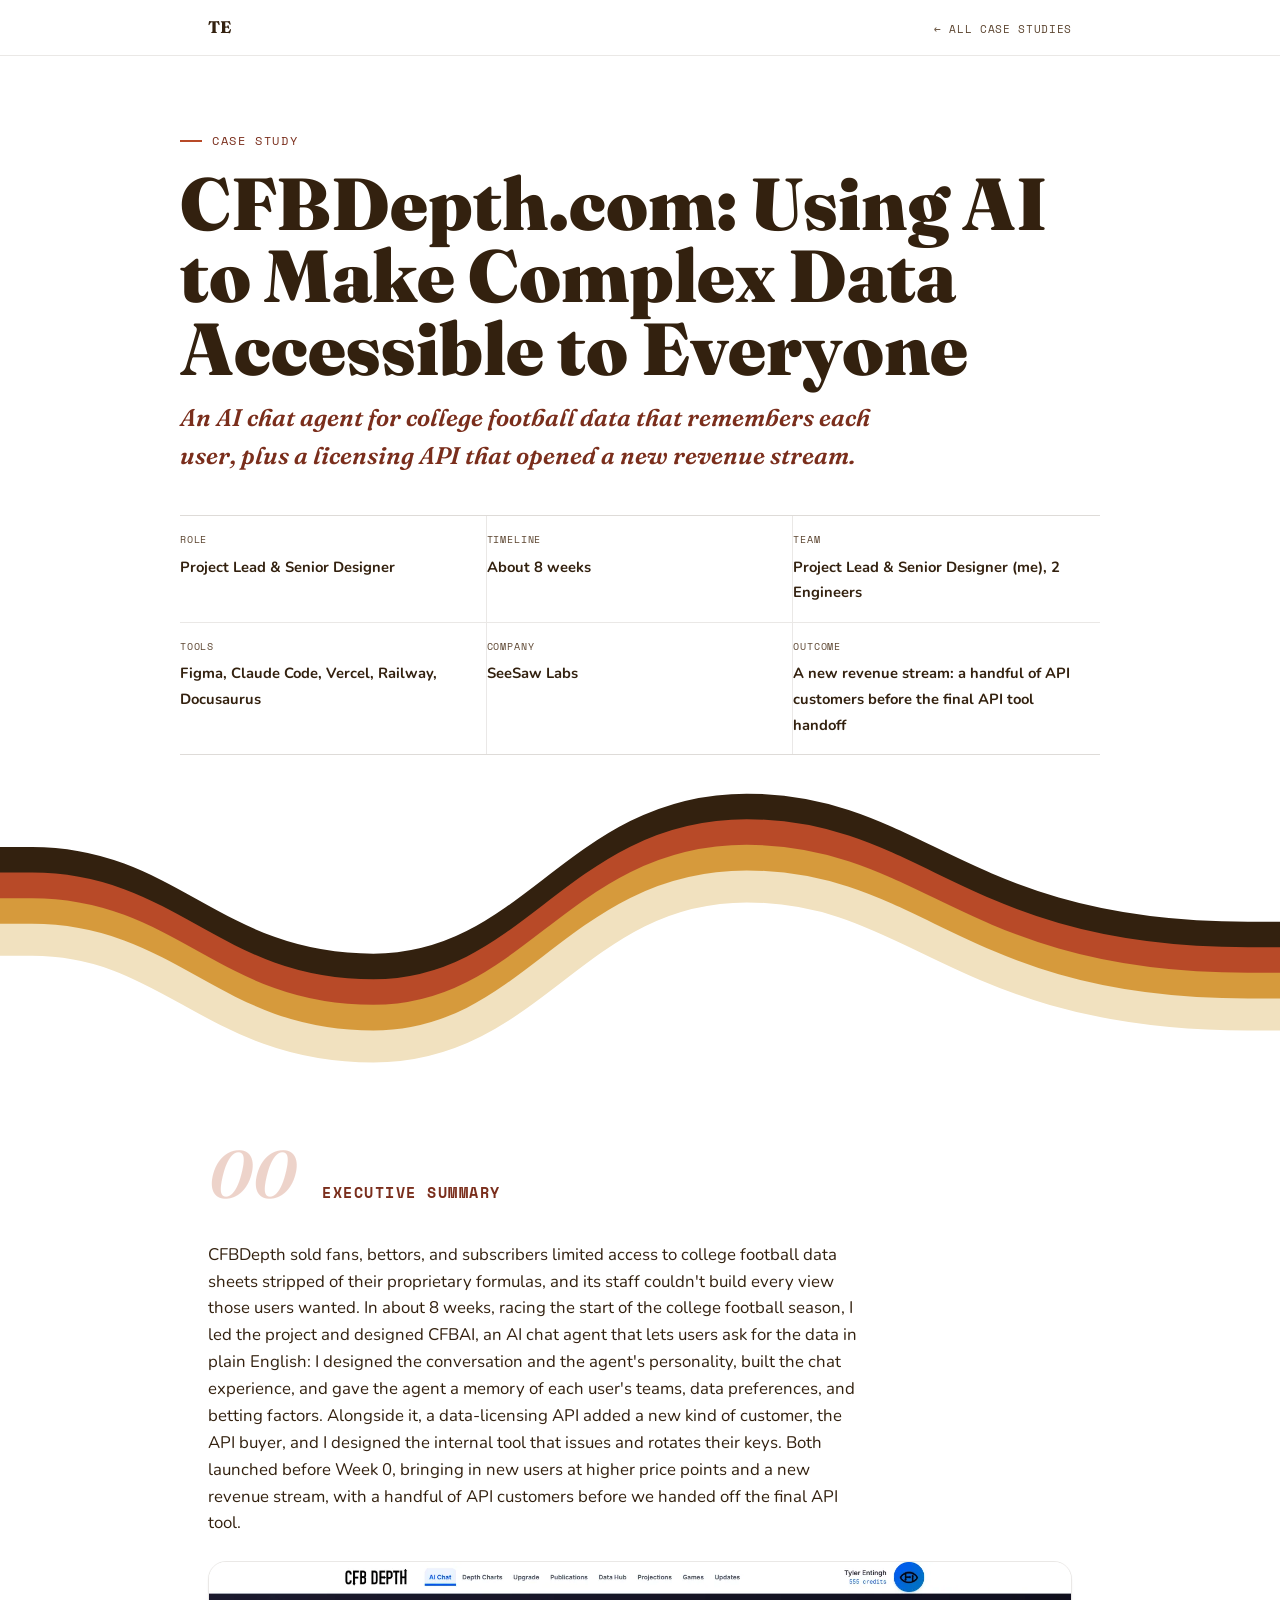
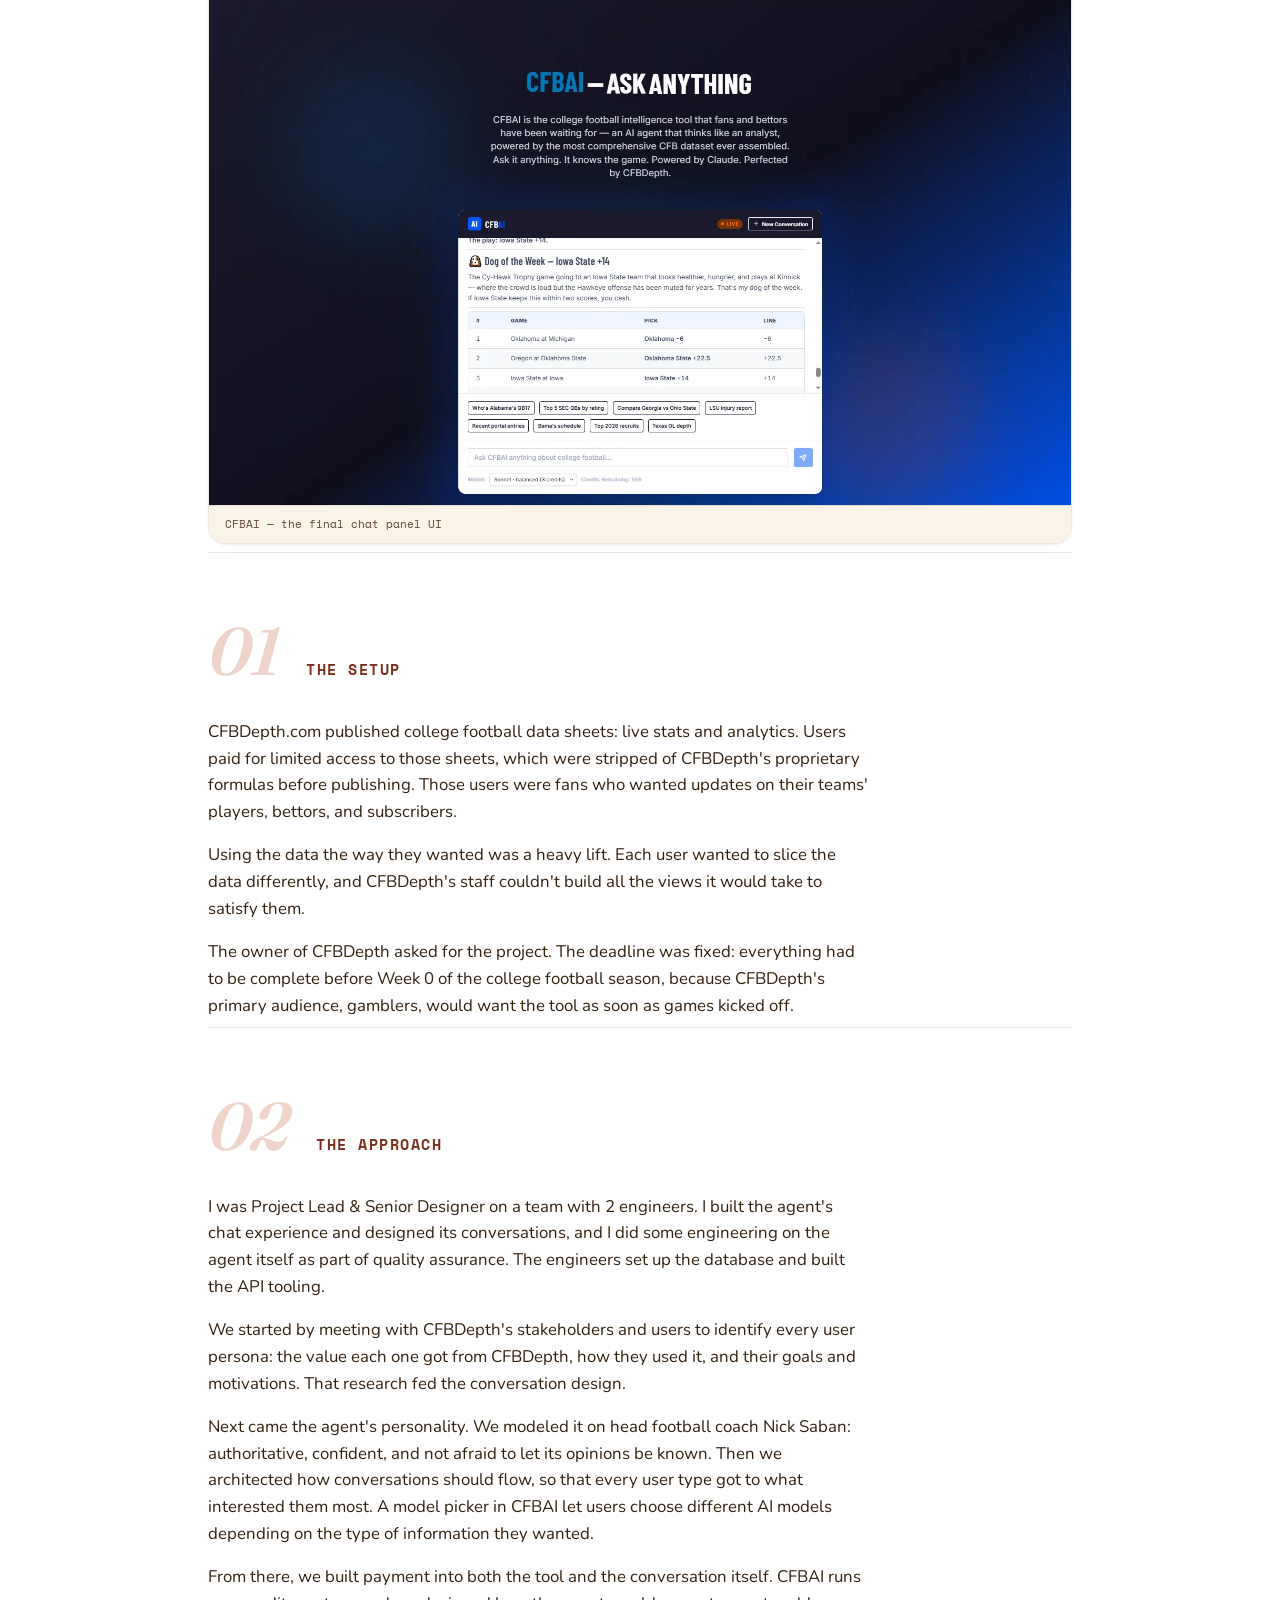
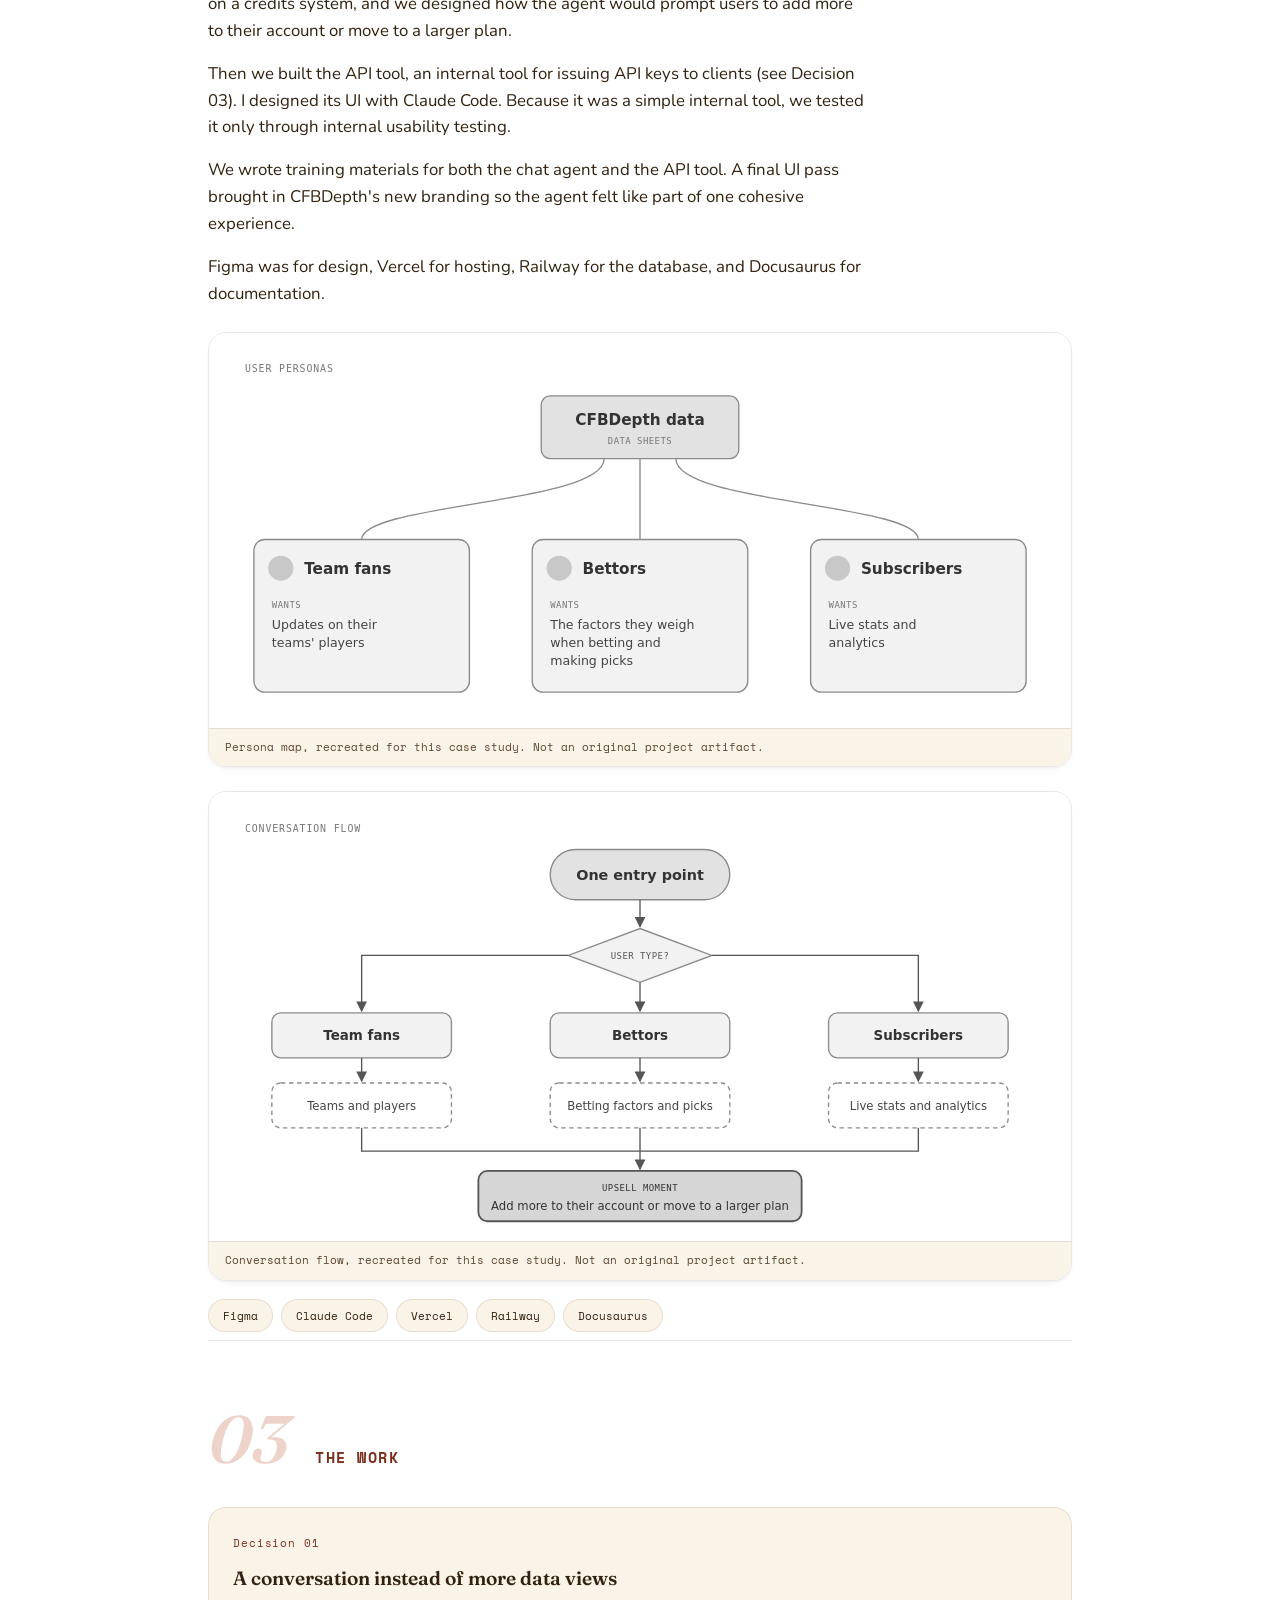
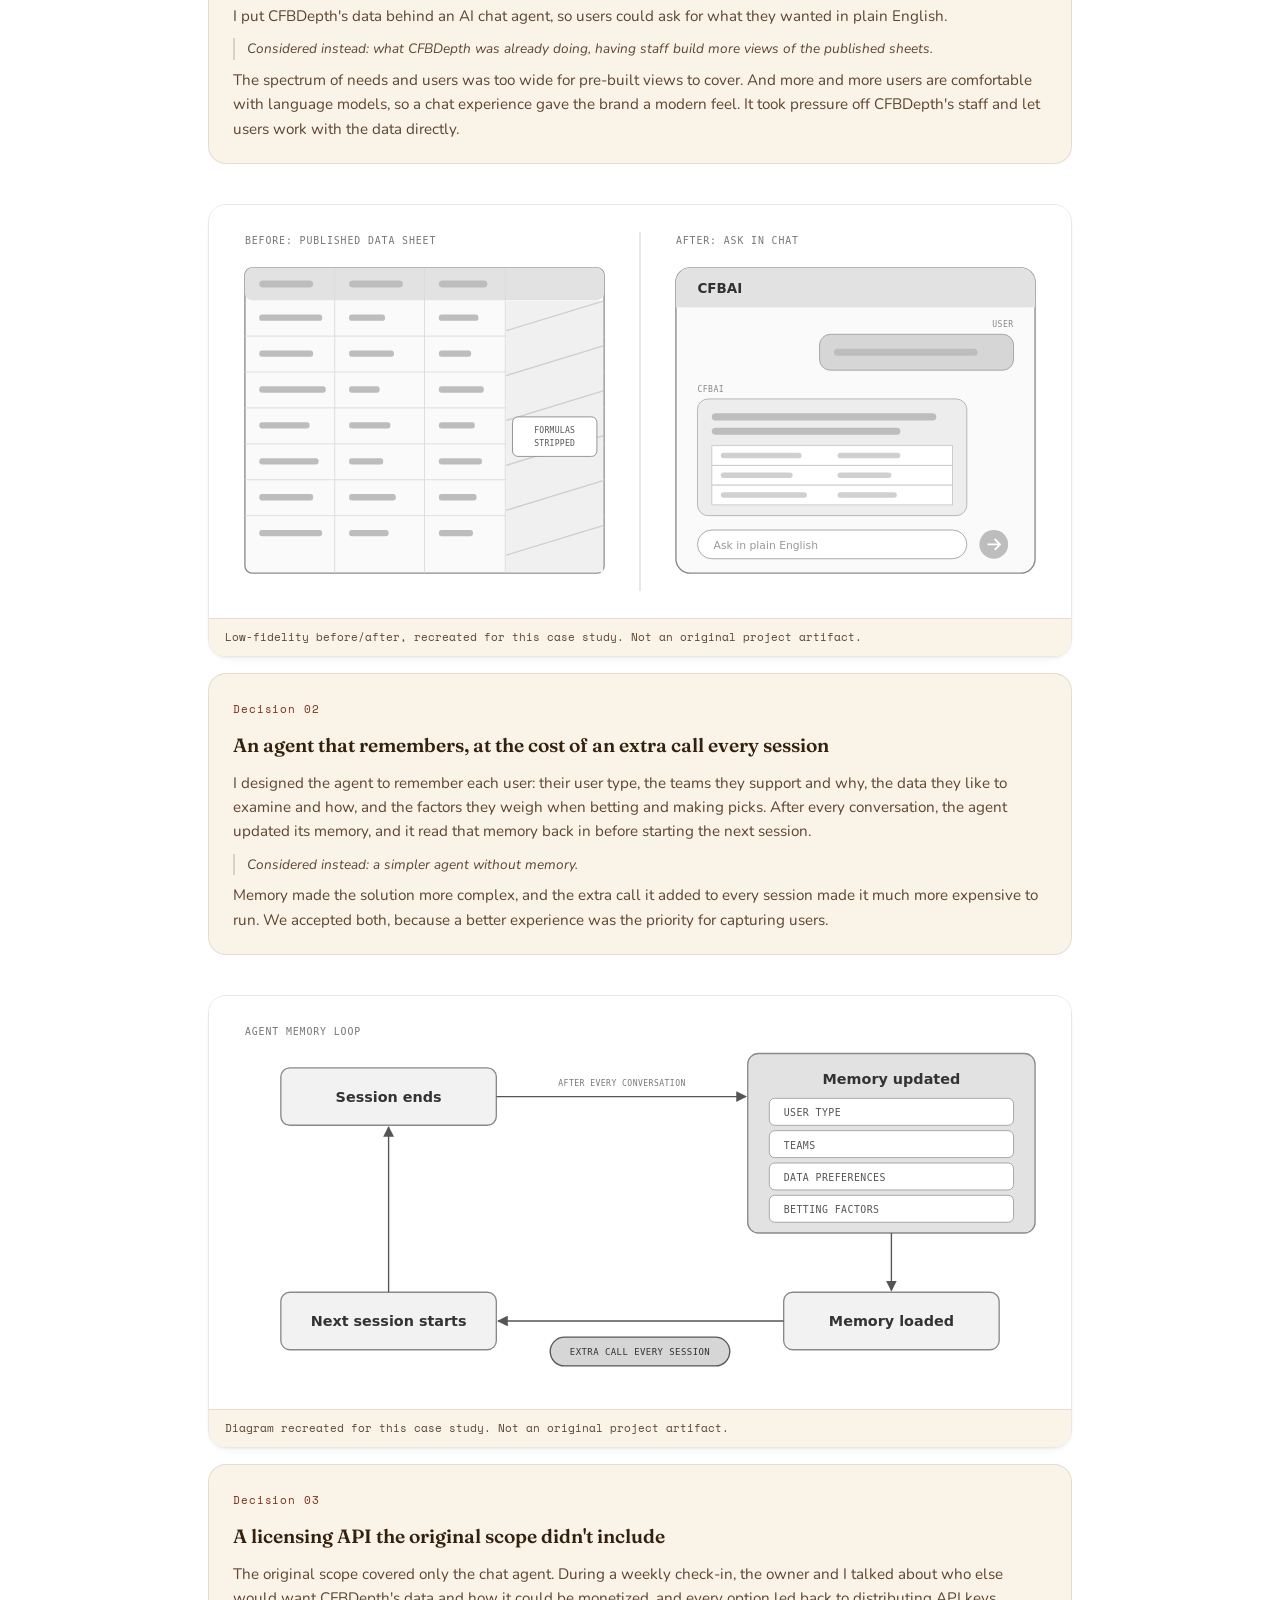
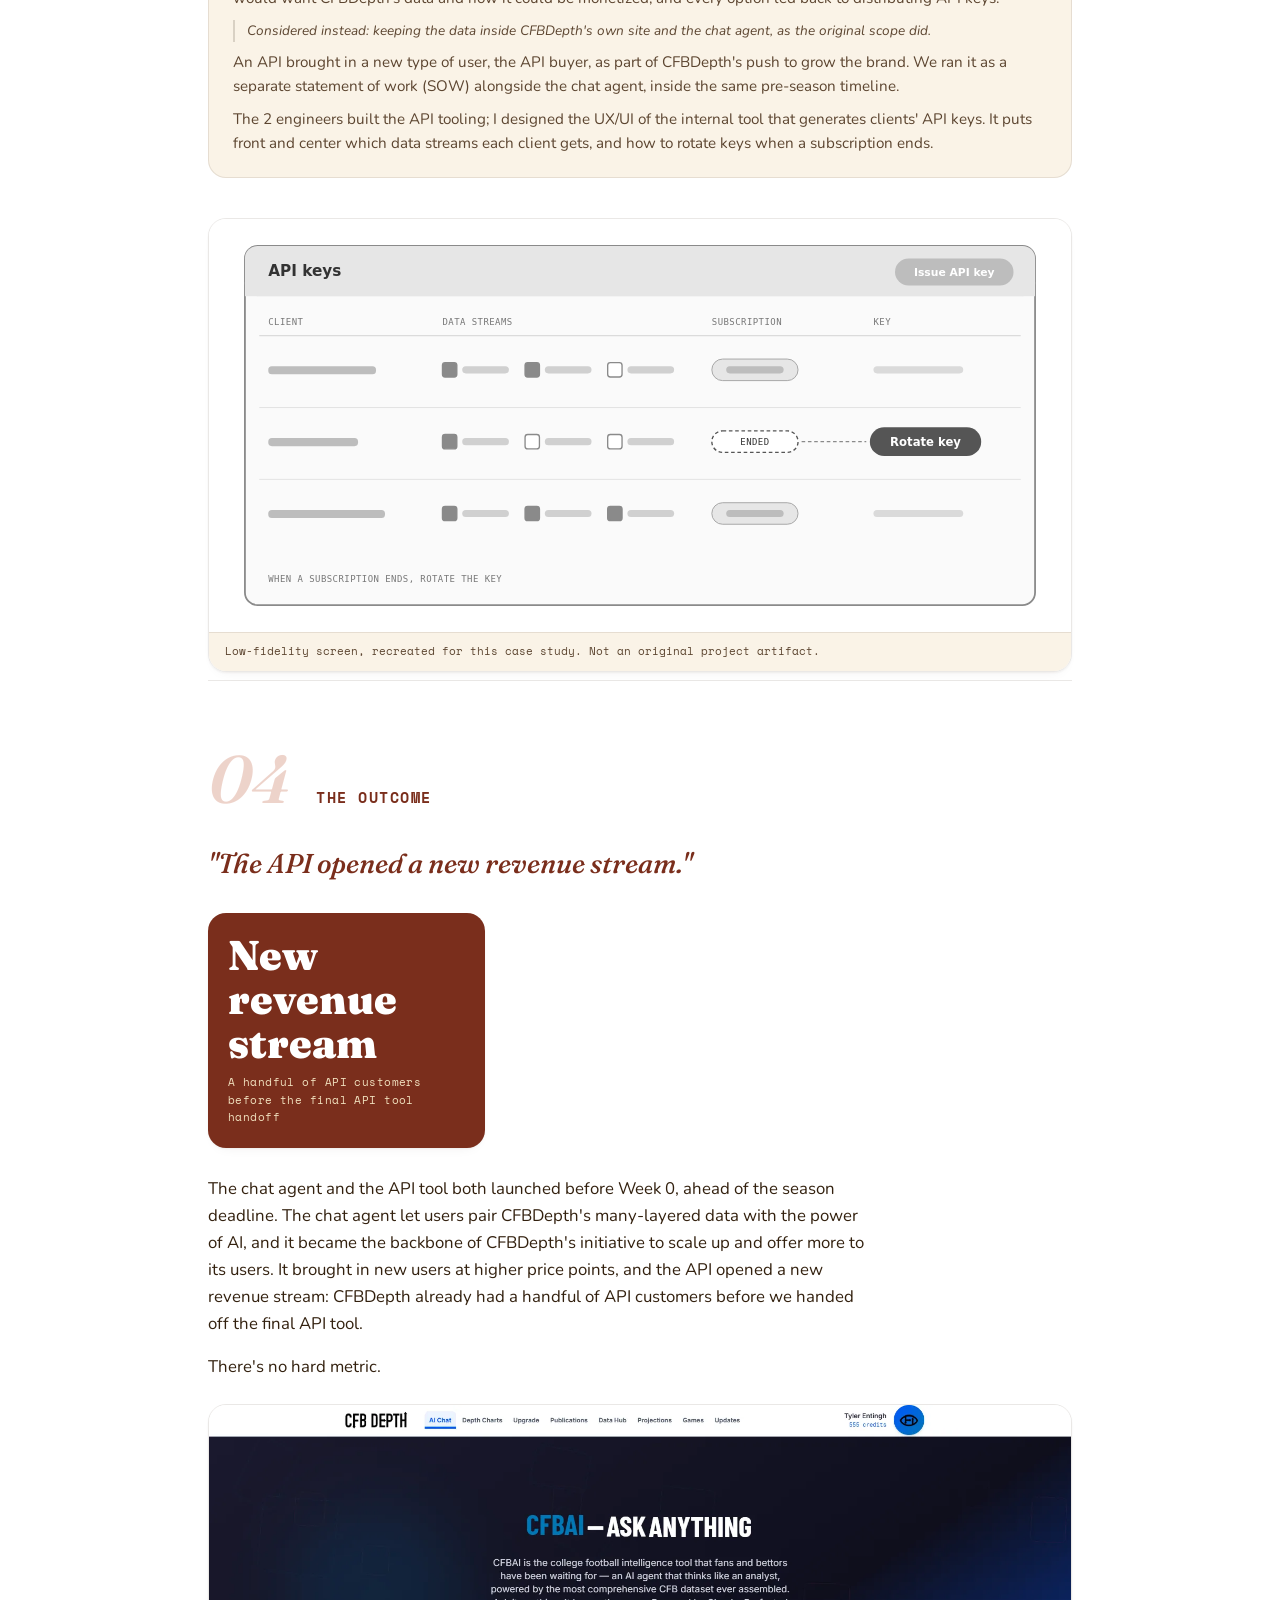
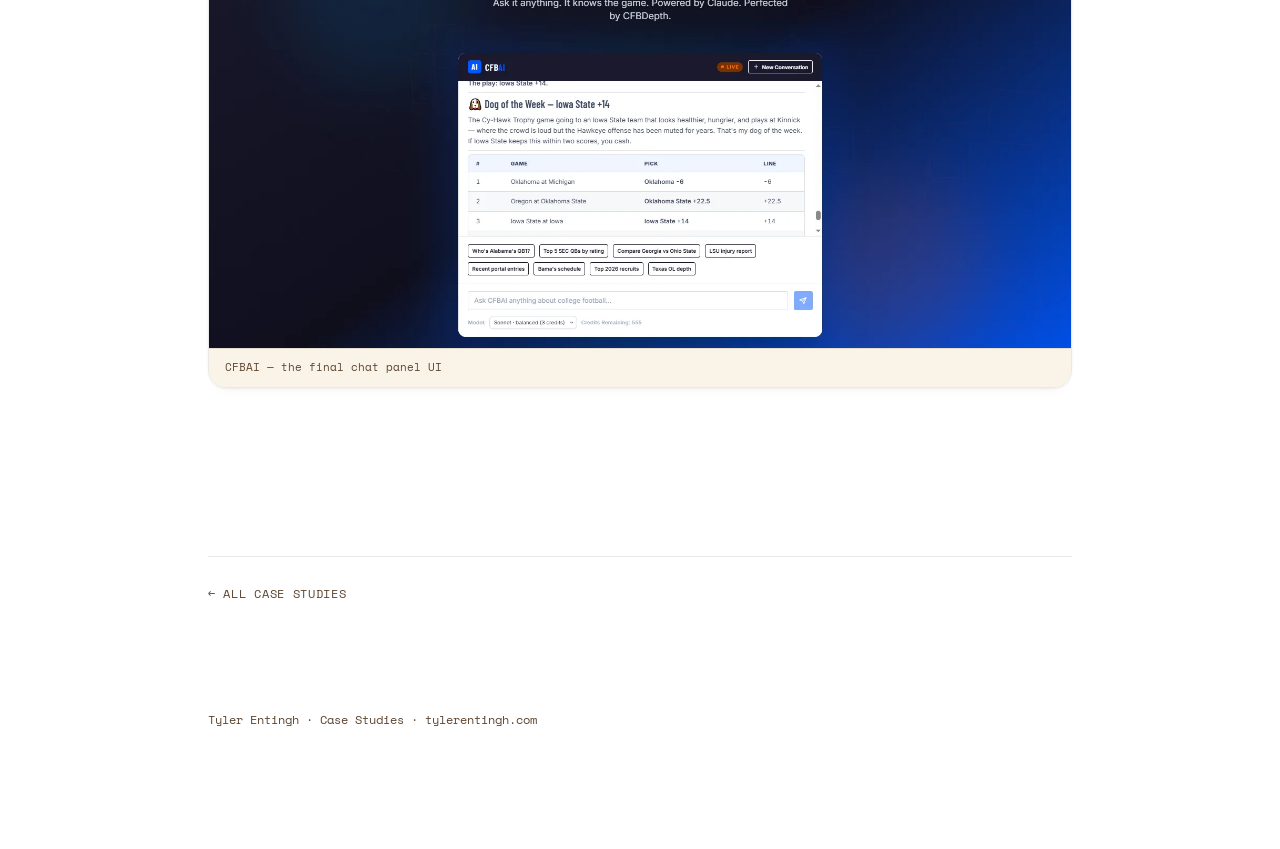
==== case-studies/cfbdepth/index.html @ f126a9d4 "Port cfbdepth case study; link Work card; sync guide status Committed by portfolio-owner (Agent Vill" ====
<!doctype html>
<html lang="en">
<head>
<meta charset="UTF-8">
<meta name="viewport" content="width=device-width, initial-scale=1.0">
<title>CFBDepth.com: Using AI to Make Complex Data Accessible to Everyone — Case Study — Tyler Entingh</title>
<link rel="preconnect" href="https://fonts.googleapis.com">
<link rel="preconnect" href="https://fonts.gstatic.com" crossorigin>
<link href="https://fonts.googleapis.com/css2?family=Fraunces:ital,opsz,wght@0,9..144,300..900;1,9..144,300..900&family=Nunito:wght@400;600;700;800&family=Space+Mono:wght@400;700&display=swap" rel="stylesheet">
<style>
  /*
    CASE STUDY PAGE TEMPLATE — Tyler Entingh
    Built from the "Entingh Brand Standards" system (same tokens, same
    component patterns: numbered plates, mono kickers, rounded cards,
    pill chips). Duplicate this file per case study; only the content
    inside <body> needs to change — the CSS is meant to stay identical
    across all 8 so the site reads as one system.

    Sections map 1:1 to case-study-guide.md:
      Cover        -> At-a-glance (role / timeline / team / tools)
      Plate 00     -> Executive Summary (write this LAST + final screenshot)
      Plate 01     -> The Setup (context & problem)
      Plate 02     -> The Approach (role & process)
      Plate 03     -> The Work (key decisions)
      Plate 04     -> The Outcome (impact)
      Plate 05     -> The Takeaway (optional)
      Footer nav   -> prev / next case study + back to index

    Section headers use the mono kicker only (no serif h2 below it) —
    keep it that way across all 8, one line of hierarchy per plate.
  */
  :root{
    --paper:      #FFFFFF;
    --paper-2:    #FAF3E7;
    --paper-3:    #F1E1BF;
    --ink:        #33210F;
    --ink-soft:   #5C4530;
    --rust:       #B84A28;
    --rust-dark:  #7A2E1C;
    --gold:       #D69A3C;
    --gold-dark:  #A6721F;
    --line:       rgba(51,33,15,.16);
    --line-soft:  rgba(51,33,15,.10);
    --shadow-sm:  0 1px 2px rgba(51,33,15,.05), 0 6px 16px -12px rgba(51,33,15,.16);

    --radius:     18px;
    --radius-sm:  10px;
    --radius-pill:999px;

    --f-display:  'Fraunces', 'Iowan Old Style', 'Palatino Linotype', Georgia, serif;
    --f-body:     'Nunito', 'Segoe UI', system-ui, sans-serif;
    --f-mono:     'Space Mono', 'SFMono-Regular', Consolas, monospace;
  }

  *{box-sizing:border-box;}
  html{-webkit-text-size-adjust:100%;}
  body{
    margin:0;
    background:var(--paper);
    color:var(--ink);
    font-family:var(--f-body);
    font-size:16px;
    line-height:1.6;
  }
  @media (prefers-reduced-motion: reduce){
    *{animation-duration:.001ms !important; transition-duration:.001ms !important;}
  }

  img{max-width:100%; display:block; border-radius:var(--radius);}
  h1,h2,h3,h4{text-wrap:balance; margin:0; font-weight:600;}
  p{margin:0;}
  ::selection{background:var(--rust); color:#fff;}
  a{color:var(--rust-dark);}

  .wrap{max-width:920px; margin:0 auto; padding:0 28px 120px;}

  /* ---------- top index bar ---------- */
  .indexbar{
    position:sticky; top:0; z-index:20;
    background:rgba(255,255,255,.92);
    -webkit-backdrop-filter:blur(6px); backdrop-filter:blur(6px);
    border-bottom:1px solid var(--line-soft);
  }
  .indexbar-inner{
    max-width:920px; margin:0 auto; padding:14px 28px;
    display:flex; align-items:baseline; justify-content:space-between;
    gap:16px; flex-wrap:wrap;
  }
  .indexbar-mark{font-family:var(--f-display); font-weight:700; font-size:1.05rem;}
  .indexbar-back{
    font-family:var(--f-mono); font-size:.7rem; letter-spacing:.06em;
    text-transform:uppercase; color:var(--ink-soft); text-decoration:none;
    border-bottom:1px solid transparent;
  }
  .indexbar-back:hover, .indexbar-back:focus-visible{color:var(--rust-dark); border-bottom-color:var(--rust);}
  a:focus-visible, button:focus-visible{outline:2px solid var(--rust-dark); outline-offset:3px;}

  /* ---------- cover ---------- */
  .cover{padding:76px 28px 0;}
  .cover-inner{max-width:920px; margin:0 auto;}
  .eyebrow{
    font-family:var(--f-mono); font-size:.72rem; letter-spacing:.14em;
    text-transform:uppercase; color:var(--rust-dark);
    display:flex; align-items:center; gap:10px;
  }
  .eyebrow::before{content:""; width:22px; height:2px; background:var(--rust); display:inline-block;}
  .cover h1{
    font-family:var(--f-display); font-weight:900;
    font-size:clamp(2.4rem, 7vw, 4.6rem);
    line-height:.98; margin-top:18px; color:var(--ink);
  }
  .cover .position{
    font-family:var(--f-display); font-style:italic; font-weight:600;
    font-size:clamp(1.1rem, 2.4vw, 1.5rem);
    color:var(--rust-dark); margin-top:14px; max-width:46ch;
  }

  /* at-a-glance meta strip */
  .meta-strip{
    margin-top:40px; display:grid; grid-template-columns:repeat(3,1fr); gap:0;
    border-top:1px solid var(--line); border-bottom:1px solid var(--line);
  }
  .meta-cell{padding:16px 20px 16px 0; border-right:1px solid var(--line-soft);}
  .meta-cell:nth-child(3n){border-right:none;}
  .meta-cell:nth-child(-n+3){border-bottom:1px solid var(--line-soft);}
  .meta-label{
    font-family:var(--f-mono); font-size:.64rem; letter-spacing:.08em;
    text-transform:uppercase; color:var(--ink-soft); display:block; margin-bottom:6px;
  }
  .meta-value{font-family:var(--f-body); font-weight:700; font-size:.92rem; color:var(--ink);}
  @media (max-width:700px){
    .meta-strip{grid-template-columns:repeat(2,1fr);}
    .meta-cell{border-bottom:1px solid var(--line-soft); padding:14px 16px 14px 0;}
    .meta-cell:nth-child(3n){border-right:1px solid var(--line-soft);}
    .meta-cell:nth-child(2n){border-right:none;}
  }

  .cover-wave{margin:28px -28px 0; width:calc(100% + 56px); line-height:0; overflow:hidden;}
  .cover-wave svg{display:block; width:100%; height:auto; overflow:hidden;}

  /* reusable image block — executive-summary screenshot, process visuals, etc. */
  .figure{margin-top:24px; border-radius:var(--radius); overflow:hidden; box-shadow:var(--shadow-sm); border:1px solid var(--line-soft);}
  .figure img{border-radius:0;}
  .figure .caption{
    font-family:var(--f-mono); font-size:.68rem; color:var(--ink-soft);
    padding:10px 16px; border-top:1px solid var(--line-soft); background:var(--paper-2);
  }

  /* ---------- plate scaffolding ---------- */
  .plate{padding:64px 0 8px; border-bottom:1px solid var(--line-soft); scroll-margin-top:80px;}
  .plate:last-of-type{border-bottom:none;}
  .plate-head{display:grid; grid-template-columns:auto 1fr; gap:20px 26px; align-items:baseline; margin-bottom:34px;}
  .plate-num{
    font-family:var(--f-display); font-weight:600; font-style:italic;
    font-size:clamp(2.6rem, 6vw, 4.2rem); color:var(--rust); opacity:.24; line-height:1;
  }
  .plate-title-group .kicker{
    font-family:var(--f-mono); font-weight:700; font-size:.95rem; letter-spacing:.1em;
    text-transform:uppercase; color:var(--rust-dark); display:block;
  }
  .plate-body{max-width:66ch; font-size:1.05rem; color:var(--ink);}
  .plate-body p{margin-bottom:16px;}
  .plate-body p:last-child{margin-bottom:0;}
  .plate-body strong{color:var(--ink);}

  .subhead{
    font-family:var(--f-mono); font-size:.72rem; letter-spacing:.1em;
    text-transform:uppercase; color:var(--ink-soft);
    border-top:1px solid var(--line-soft); padding-top:8px; margin:36px 0 16px;
  }
  .subhead:first-of-type{margin-top:0;}

  /* ---------- decision cards (Plate 03) ---------- */
  .decisions{display:flex; flex-direction:column; gap:16px;}
  .decision{
    background:var(--paper-2); border:1px solid var(--line-soft); border-radius:var(--radius);
    padding:22px 24px;
  }
  .decision-num{font-family:var(--f-mono); font-size:.7rem; color:var(--rust-dark); letter-spacing:.08em;}
  .decision h3{font-family:var(--f-display); font-size:1.2rem; font-weight:600; margin:8px 0 10px;}
  .decision p{color:var(--ink-soft); font-size:.95rem; margin-bottom:8px;}
  .decision p:last-child{margin-bottom:0;}
  .decision .alt{
    font-size:.85rem; color:var(--ink-soft); border-left:2px solid var(--line);
    padding-left:12px; margin-top:10px; font-style:italic;
  }

  /* ---------- outcome stat cards (Plate 04) ---------- */
  .statgrid{display:grid; grid-template-columns:repeat(3,1fr); gap:16px; margin-bottom:28px;}
  .stat{
    background:var(--rust-dark); color:#fff; border-radius:var(--radius);
    padding:22px 20px; box-shadow:var(--shadow-sm);
  }
  .stat .num{font-family:var(--f-display); font-weight:900; font-size:clamp(1.8rem,4vw,2.6rem); line-height:1;}
  .stat .lbl{font-family:var(--f-mono); font-size:.68rem; letter-spacing:.04em; color:var(--paper-3); margin-top:8px; display:block;}
  @media (max-width:700px){ .statgrid{grid-template-columns:1fr;} }

  /* pill tags — tools, skills */
  .pillrow{display:flex; flex-wrap:wrap; gap:8px; margin-top:18px;}
  .pill{
    font-family:var(--f-mono); font-size:.7rem; color:var(--ink);
    background:var(--paper-2); padding:7px 14px; border-radius:var(--radius-pill);
    border:1px solid var(--line-soft);
  }

  /* pull quote */
  .pullquote{
    font-family:var(--f-display); font-style:italic; font-weight:500;
    font-size:clamp(1.3rem, 2.6vw, 1.7rem); color:var(--rust-dark);
    max-width:36ch; margin:8px 0 32px; line-height:1.3;
  }

  .rulecard{
    border:1px solid var(--line-soft); background:var(--paper-2); border-radius:var(--radius);
    padding:22px 24px; margin-top:20px;
  }
  .rulecard .subhead{border-top:none; margin:0 0 10px; padding-top:0;}
  .rulecard p{color:var(--ink-soft); font-size:.95rem;}

  /* ---------- footer / prev-next nav ---------- */
  .colophon{
    padding:40px 0 0; margin-top:40px;
    font-family:var(--f-mono); font-size:.72rem; color:var(--ink-soft);
  }
  .nextnav{
    display:flex; justify-content:space-between; gap:16px; flex-wrap:wrap;
    padding:28px 0; border-top:1px solid var(--line-soft); margin-top:40px;
  }
  .nextnav a{
    font-family:var(--f-mono); font-size:.72rem; letter-spacing:.06em;
    text-transform:uppercase; text-decoration:none; color:var(--ink-soft);
  }
  .nextnav a:hover, .nextnav a:focus-visible{color:var(--rust-dark);}
  .nextnav .to{display:block; font-family:var(--f-display); font-style:italic; font-size:1.1rem; color:var(--ink); margin-top:6px; text-transform:none; letter-spacing:0;}
</style>
</head>
<body>

<div class="indexbar">
  <div class="indexbar-inner">
    <div class="indexbar-mark">TE</div>
    <a class="indexbar-back" href="/#work">← All case studies</a>
  </div>
</div>

<!-- ============ COVER / AT-A-GLANCE ============ -->
<header class="cover">
  <div class="cover-inner">
    <p class="eyebrow">Case Study</p>

    <h1>CFBDepth.com: Using AI to Make Complex Data Accessible to Everyone</h1>

    <p class="position">An AI chat agent for college football data that remembers each user, plus a licensing API that opened a new revenue stream.</p>

    <div class="meta-strip">
      <div class="meta-cell">
        <span class="meta-label">Role</span>
        <span class="meta-value">Project Lead &amp; Senior Designer</span>
      </div>
      <div class="meta-cell">
        <span class="meta-label">Timeline</span>
        <span class="meta-value">About 8 weeks</span>
      </div>
      <div class="meta-cell">
        <span class="meta-label">Team</span>
        <span class="meta-value">Project Lead &amp; Senior Designer (me), 2 Engineers</span>
      </div>
      <div class="meta-cell">
        <span class="meta-label">Tools</span>
        <span class="meta-value">Figma, Claude Code, Vercel, Railway, Docusaurus</span>
      </div>
      <div class="meta-cell">
        <span class="meta-label">Company</span>
        <span class="meta-value">SeeSaw Labs</span>
      </div>
      <div class="meta-cell">
        <span class="meta-label">Outcome</span>
        <span class="meta-value">A new revenue stream: a handful of API customers before the final API tool handoff</span>
      </div>
    </div>
  </div>

  <!-- Wave motif — signature graphic, use once per page. The final-state
       screenshot lives in Plate 00 below, not up here, so this motif is
       the only visual in the cover. -->
  <div class="cover-wave" aria-hidden="true">
    <svg viewBox="0 25 1200 275" preserveAspectRatio="none">
      <path d="M -160 100 L 30 100 C 160 100 200 200 350 200 C 500 200 540 50 700 50 C 860 50 900 170 1170 170 L 1380 170"
            fill="none" stroke="var(--ink)" stroke-width="30" stroke-linecap="butt"/>
      <path d="M -160 100 L 30 100 C 160 100 200 200 350 200 C 500 200 540 50 700 50 C 860 50 900 170 1170 170 L 1380 170"
            fill="none" stroke="var(--rust)" stroke-width="30" stroke-linecap="butt" transform="translate(0,24)"/>
      <path d="M -160 100 L 30 100 C 160 100 200 200 350 200 C 500 200 540 50 700 50 C 860 50 900 170 1170 170 L 1380 170"
            fill="none" stroke="var(--gold)" stroke-width="30" stroke-linecap="butt" transform="translate(0,48)"/>
      <path d="M -160 100 L 30 100 C 160 100 200 200 350 200 C 500 200 540 50 700 50 C 860 50 900 170 1170 170 L 1380 170"
            fill="none" stroke="var(--paper-3)" stroke-width="30" stroke-linecap="butt" transform="translate(0,72)"/>
    </svg>
  </div>
</header>

<main class="wrap">

  <!-- ============ 00 — EXECUTIVE SUMMARY ============ -->
  <section class="plate" id="summary">
    <div class="plate-head">
      <div class="plate-num">00</div>
      <div class="plate-title-group">
        <span class="kicker">Executive Summary</span>
      </div>
    </div>
    <div class="plate-body">
      <p>CFBDepth sold fans, bettors, and subscribers limited access to college football data sheets stripped of their proprietary formulas, and its staff couldn't build every view those users wanted. In about 8 weeks, racing the start of the college football season, I led the project and designed CFBAI, an AI chat agent that lets users ask for the data in plain English: I designed the conversation and the agent's personality, built the chat experience, and gave the agent a memory of each user's teams, data preferences, and betting factors. Alongside it, a data-licensing API added a new kind of customer, the API buyer, and I designed the internal tool that issues and rotates their keys. Both launched before Week 0, bringing in new users at higher price points and a new revenue stream, with a handful of API customers before we handed off the final API tool.</p>
    </div>

    <div class="figure">
      <img src="images/homepage%20hero.webp" alt="The finished CFBAI chat panel on CFBDepth.com: a CFBAI, Ask Anything page where the agent answers with a table of picks by game, pick, and line, above a row of suggested prompts, a message box, a model picker, and the user's remaining credits.">
      <div class="caption">CFBAI — the final chat panel UI</div>
    </div>
  </section>

  <!-- ============ 01 — THE SETUP ============ -->
  <section class="plate" id="setup">
    <div class="plate-head">
      <div class="plate-num">01</div>
      <div class="plate-title-group">
        <span class="kicker">The Setup</span>
      </div>
    </div>
    <div class="plate-body">
      <p>CFBDepth.com published college football data sheets: live stats and analytics. Users paid for limited access to those sheets, which were stripped of CFBDepth's proprietary formulas before publishing. Those users were fans who wanted updates on their teams' players, bettors, and subscribers.</p>
      <p>Using the data the way they wanted was a heavy lift. Each user wanted to slice the data differently, and CFBDepth's staff couldn't build all the views it would take to satisfy them.</p>
      <p>The owner of CFBDepth asked for the project. The deadline was fixed: everything had to be complete before Week 0 of the college football season, because CFBDepth's primary audience, gamblers, would want the tool as soon as games kicked off.</p>
    </div>
  </section>

  <!-- ============ 02 — THE APPROACH ============ -->
  <section class="plate" id="approach">
    <div class="plate-head">
      <div class="plate-num">02</div>
      <div class="plate-title-group">
        <span class="kicker">The Approach</span>
      </div>
    </div>
    <div class="plate-body">
      <p>I was Project Lead &amp; Senior Designer on a team with 2 engineers. I built the agent's chat experience and designed its conversations, and I did some engineering on the agent itself as part of quality assurance. The engineers set up the database and built the API tooling.</p>
      <p>We started by meeting with CFBDepth's stakeholders and users to identify every user persona: the value each one got from CFBDepth, how they used it, and their goals and motivations. That research fed the conversation design.</p>
      <p>Next came the agent's personality. We modeled it on head football coach Nick Saban: authoritative, confident, and not afraid to let its opinions be known. Then we architected how conversations should flow, so that every user type got to what interested them most. A model picker in CFBAI let users choose different AI models depending on the type of information they wanted.</p>
      <p>From there, we built payment into both the tool and the conversation itself. CFBAI runs on a credits system, and we designed how the agent would prompt users to add more to their account or move to a larger plan.</p>
      <p>Then we built the API tool, an internal tool for issuing API keys to clients (see Decision 03). I designed its UI with Claude Code. Because it was a simple internal tool, we tested it only through internal usability testing.</p>
      <p>We wrote training materials for both the chat agent and the API tool. A final UI pass brought in CFBDepth's new branding so the agent felt like part of one cohesive experience.</p>
      <p>Figma was for design, Vercel for hosting, Railway for the database, and Docusaurus for documentation.</p>
    </div>

    <div class="figure">
      <img src="images/persona-map.svg" alt="Recreated persona map: CFBDepth's data in the center, connected to three user types. Team fans want updates on their teams' players, bettors want the factors they weigh when betting and making picks, and subscribers want live stats and analytics.">
      <div class="caption">Persona map, recreated for this case study. Not an original project artifact.</div>
    </div>

    <div class="figure">
      <img src="images/conversation-flow.svg" alt="Recreated conversation flow: one entry point branches by user type into team fans, bettors, and subscribers, each leading to the topics they care about most. An upsell moment is marked on the path, where the agent prompts users to add more to their account or move to a larger plan.">
      <div class="caption">Conversation flow, recreated for this case study. Not an original project artifact.</div>
    </div>

    <div class="pillrow">
      <span class="pill">Figma</span>
      <span class="pill">Claude Code</span>
      <span class="pill">Vercel</span>
      <span class="pill">Railway</span>
      <span class="pill">Docusaurus</span>
    </div>
  </section>

  <!-- ============ 03 — THE WORK (key decisions) ============ -->
  <section class="plate" id="work">
    <div class="plate-head">
      <div class="plate-num">03</div>
      <div class="plate-title-group">
        <span class="kicker">The Work</span>
      </div>
    </div>
    <div class="decisions">
      <div class="decision">
        <span class="decision-num">Decision 01</span>
        <h3>A conversation instead of more data views</h3>
        <p>I put CFBDepth's data behind an AI chat agent, so users could ask for what they wanted in plain English.</p>
        <p class="alt">Considered instead: what CFBDepth was already doing, having staff build more views of the published sheets.</p>
        <p>The spectrum of needs and users was too wide for pre-built views to cover. And more and more users are comfortable with language models, so a chat experience gave the brand a modern feel. It took pressure off CFBDepth's staff and let users work with the data directly.</p>
      </div>

      <div class="figure">
        <img src="images/sheet-vs-chat.svg" alt="Recreated low-fidelity before and after. Before: a published data sheet in grey placeholder rows, with its proprietary formulas column stripped out. After: a chat panel where the user asks in plain English and CFBAI answers from the data.">
        <div class="caption">Low-fidelity before/after, recreated for this case study. Not an original project artifact.</div>
      </div>

      <div class="decision">
        <span class="decision-num">Decision 02</span>
        <h3>An agent that remembers, at the cost of an extra call every session</h3>
        <p>I designed the agent to remember each user: their user type, the teams they support and why, the data they like to examine and how, and the factors they weigh when betting and making picks. After every conversation, the agent updated its memory, and it read that memory back in before starting the next session.</p>
        <p class="alt">Considered instead: a simpler agent without memory.</p>
        <p>Memory made the solution more complex, and the extra call it added to every session made it much more expensive to run. We accepted both, because a better experience was the priority for capturing users.</p>
      </div>

      <div class="figure">
        <img src="images/memory-loop.svg" alt="Recreated memory loop: session ends, then memory is updated with user type, teams, data preferences, and betting factors, then memory is loaded, then the next session starts, and the loop repeats. Loading the memory is marked as an extra call every session.">
        <div class="caption">Diagram recreated for this case study. Not an original project artifact.</div>
      </div>

      <div class="decision">
        <span class="decision-num">Decision 03</span>
        <h3>A licensing API the original scope didn't include</h3>
        <p>The original scope covered only the chat agent. During a weekly check-in, the owner and I talked about who else would want CFBDepth's data and how it could be monetized, and every option led back to distributing API keys.</p>
        <p class="alt">Considered instead: keeping the data inside CFBDepth's own site and the chat agent, as the original scope did.</p>
        <p>An API brought in a new type of user, the API buyer, as part of CFBDepth's push to grow the brand. We ran it as a separate statement of work (SOW) alongside the chat agent, inside the same pre-season timeline.</p>
        <p>The 2 engineers built the API tooling; I designed the UX/UI of the internal tool that generates clients' API keys. It puts front and center which data streams each client gets, and how to rotate keys when a subscription ends.</p>
      </div>

      <div class="figure">
        <img src="images/api-key-tool.svg" alt="Recreated low-fidelity API key tool: a table of clients, each row with data-stream checkboxes and a subscription status. On the row whose subscription has ended, a Rotate key action is highlighted. Text is shown as grey placeholder bars.">
        <div class="caption">Low-fidelity screen, recreated for this case study. Not an original project artifact.</div>
      </div>
    </div>
  </section>

  <!-- ============ 04 — THE OUTCOME ============ -->
  <section class="plate" id="outcome">
    <div class="plate-head">
      <div class="plate-num">04</div>
      <div class="plate-title-group">
        <span class="kicker">The Outcome</span>
      </div>
    </div>

    <p class="pullquote">"The API opened a new revenue stream."</p>

    <div class="statgrid">
      <div class="stat">
        <span class="num">New revenue stream</span>
        <span class="lbl">A handful of API customers before the final API tool handoff</span>
      </div>
    </div>

    <div class="plate-body">
      <p>The chat agent and the API tool both launched before Week 0, ahead of the season deadline. The chat agent let users pair CFBDepth's many-layered data with the power of AI, and it became the backbone of CFBDepth's initiative to scale up and offer more to its users. It brought in new users at higher price points, and the API opened a new revenue stream: CFBDepth already had a handful of API customers before we handed off the final API tool.</p>
      <p>There's no hard metric.</p>
    </div>

    <div class="figure">
      <img src="images/homepage%20hero.webp" alt="The finished CFBAI chat panel: an answer with a table of picks by game, pick, and line, suggested prompts, a model picker, and remaining credits.">
      <div class="caption">CFBAI — the final chat panel UI</div>
    </div>
  </section>

</main>

<!-- ============ PREV / NEXT + BACK ============ -->
<!-- Mirrors rendevor/index.html: a single back-link for now. Restore the
     two-link prev/next pattern from case-study-template.html once the
     case studies link to each other. -->
<div class="wrap">
  <div class="nextnav">
    <a href="/#work">← All case studies</a>
  </div>
  <div class="colophon">
    <span>Tyler Entingh · Case Studies · tylerentingh.com</span>
  </div>
</div>

</body>
</html>
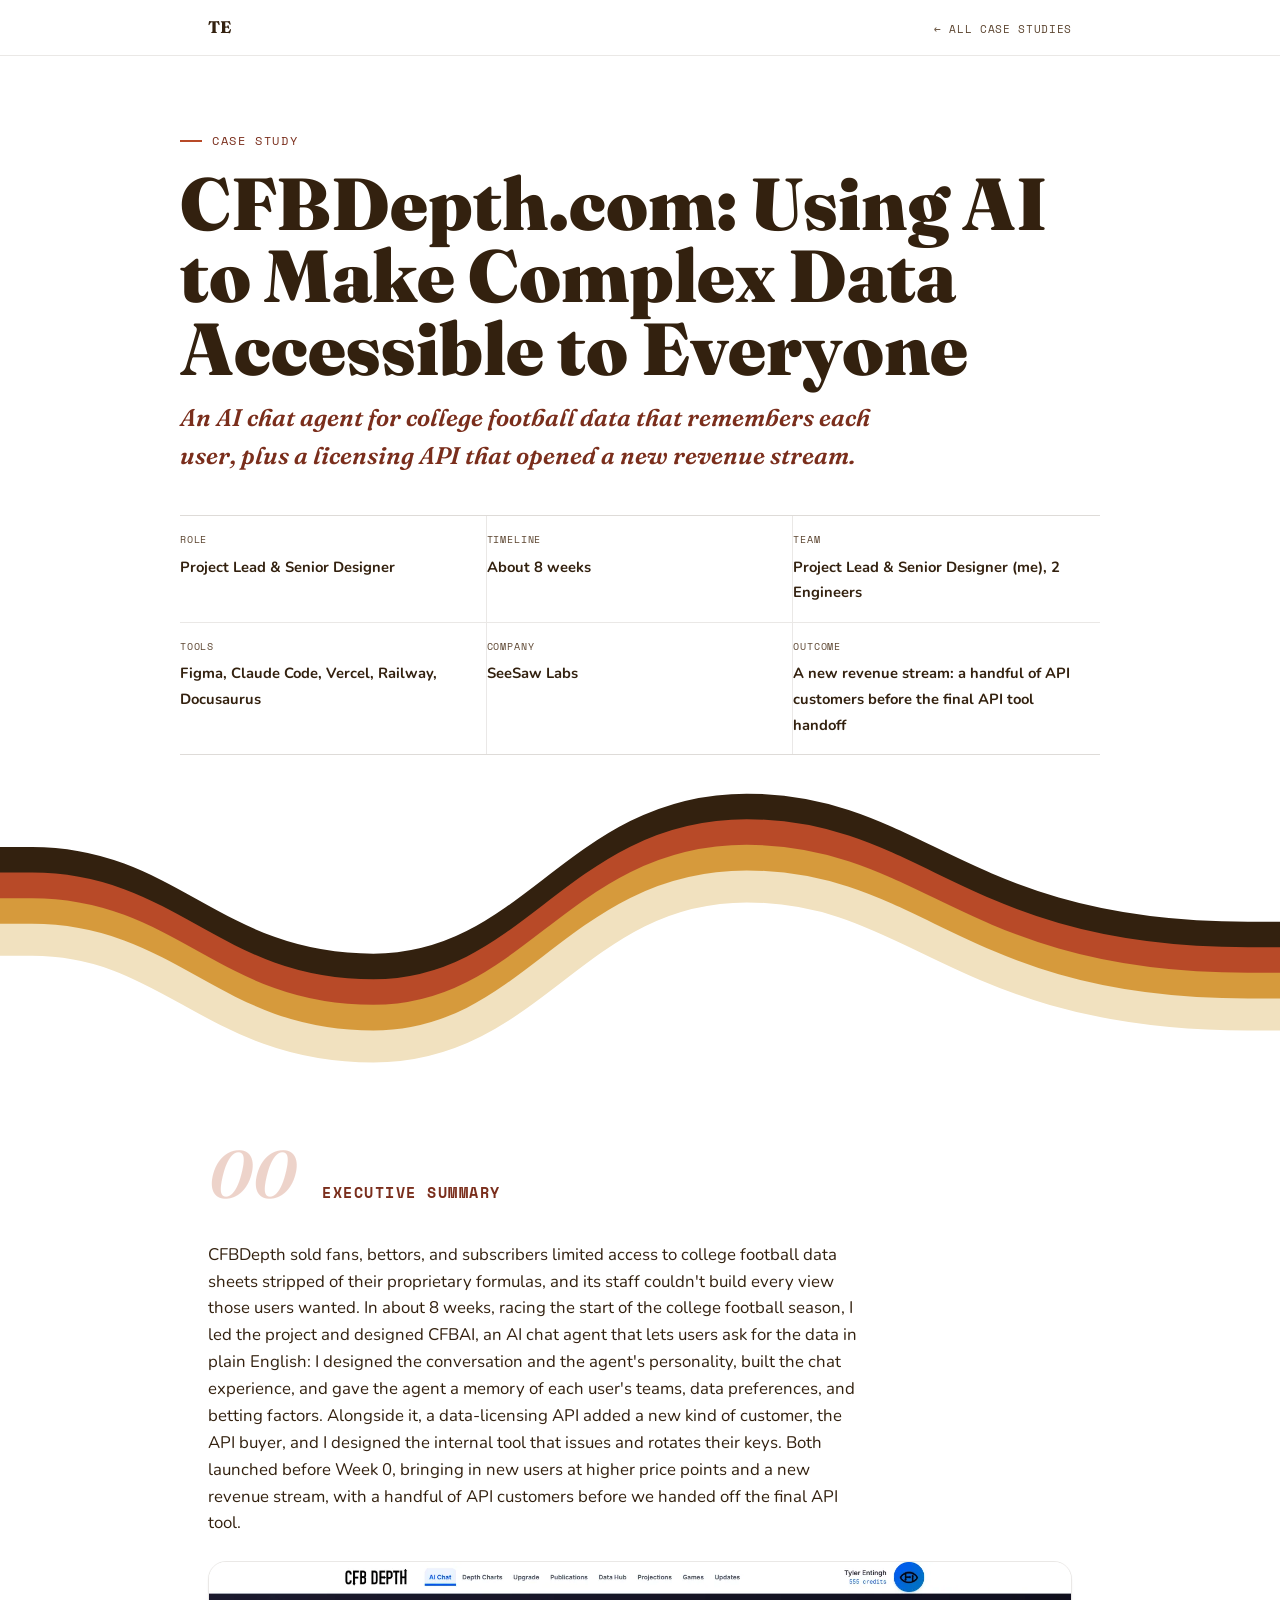
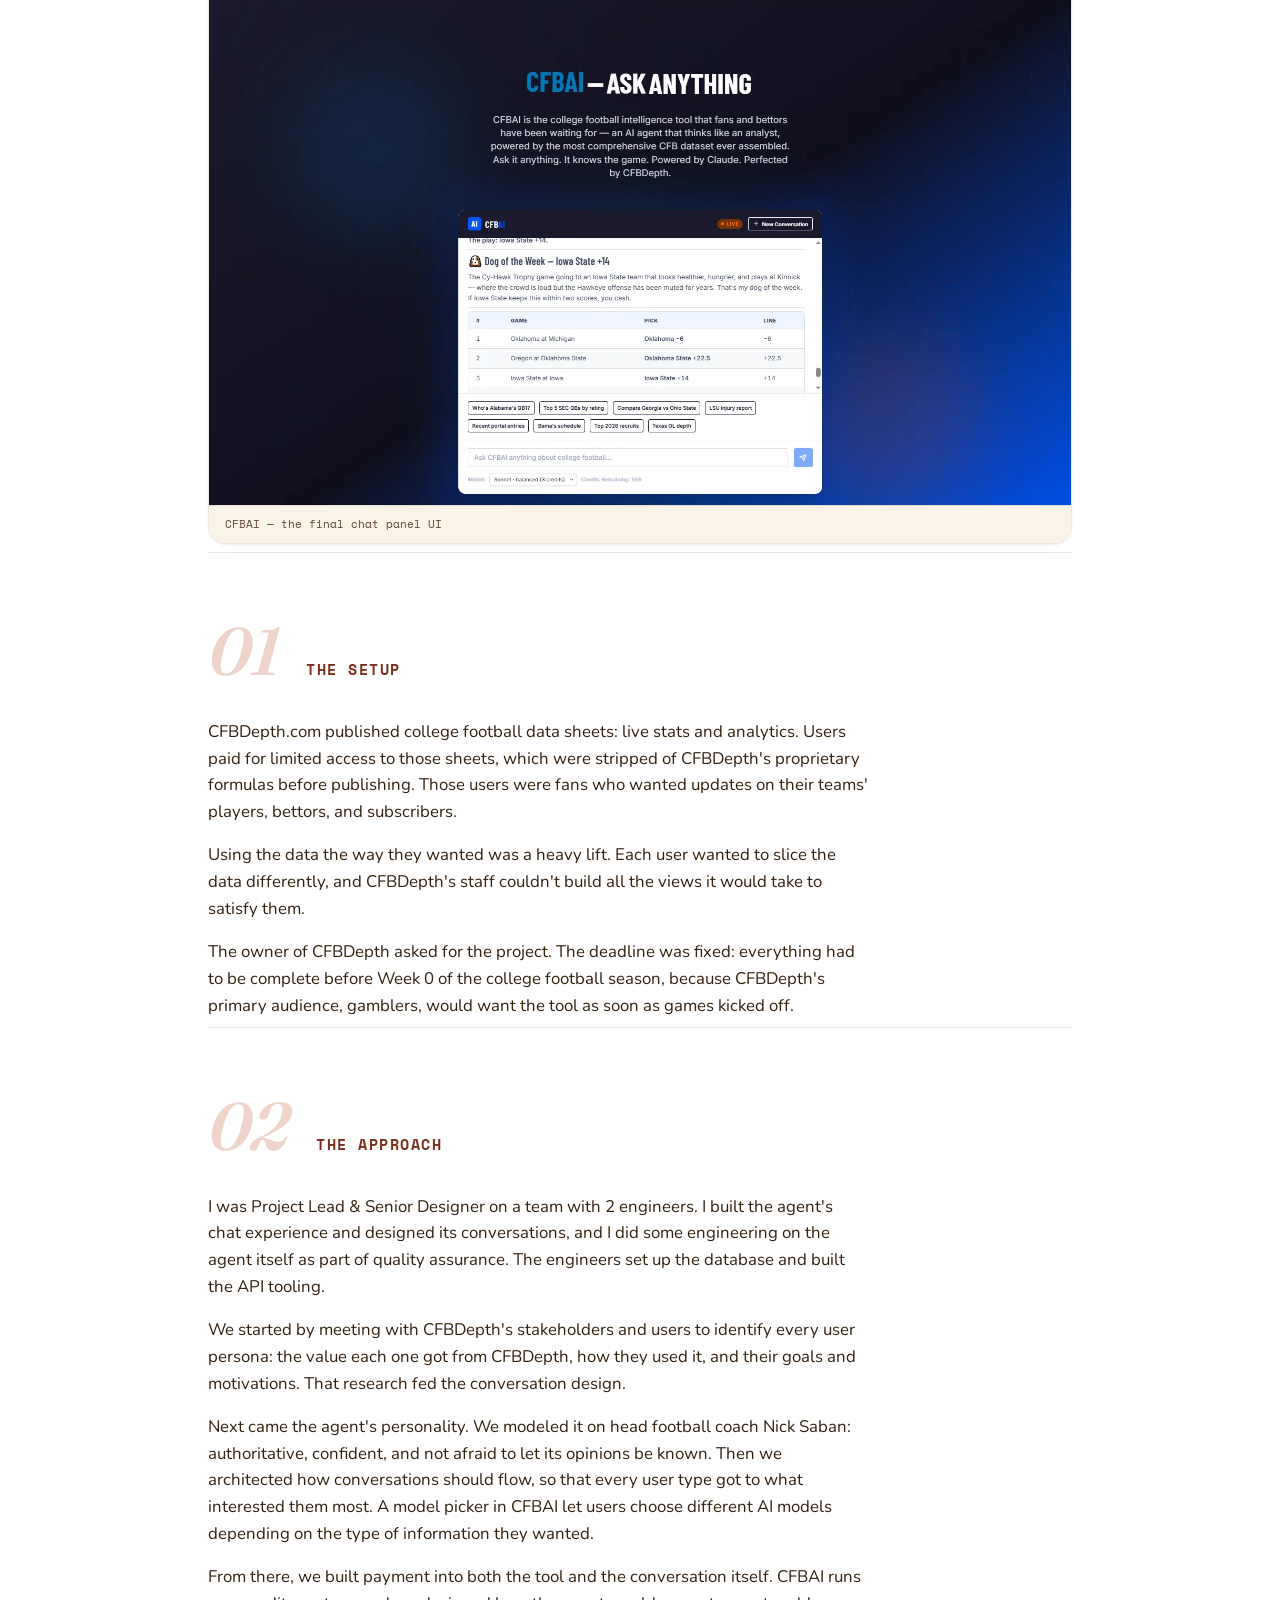
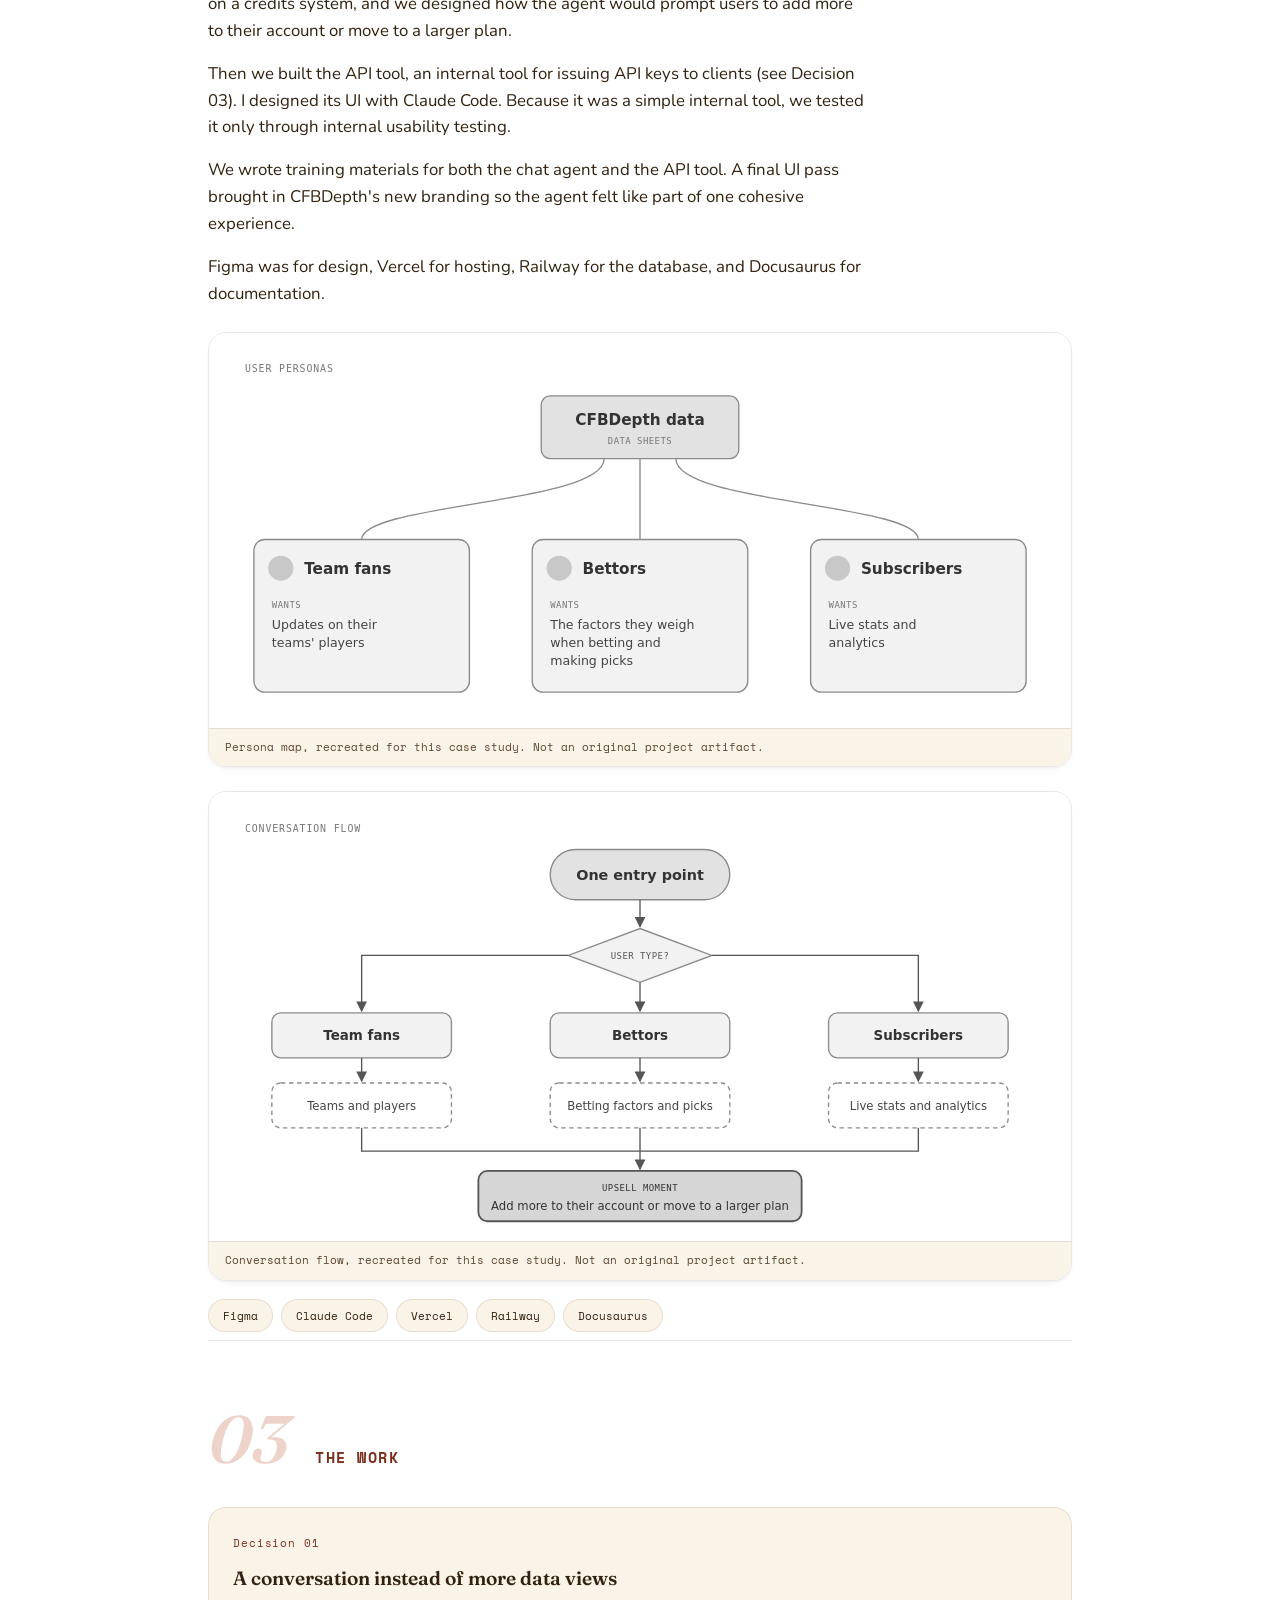
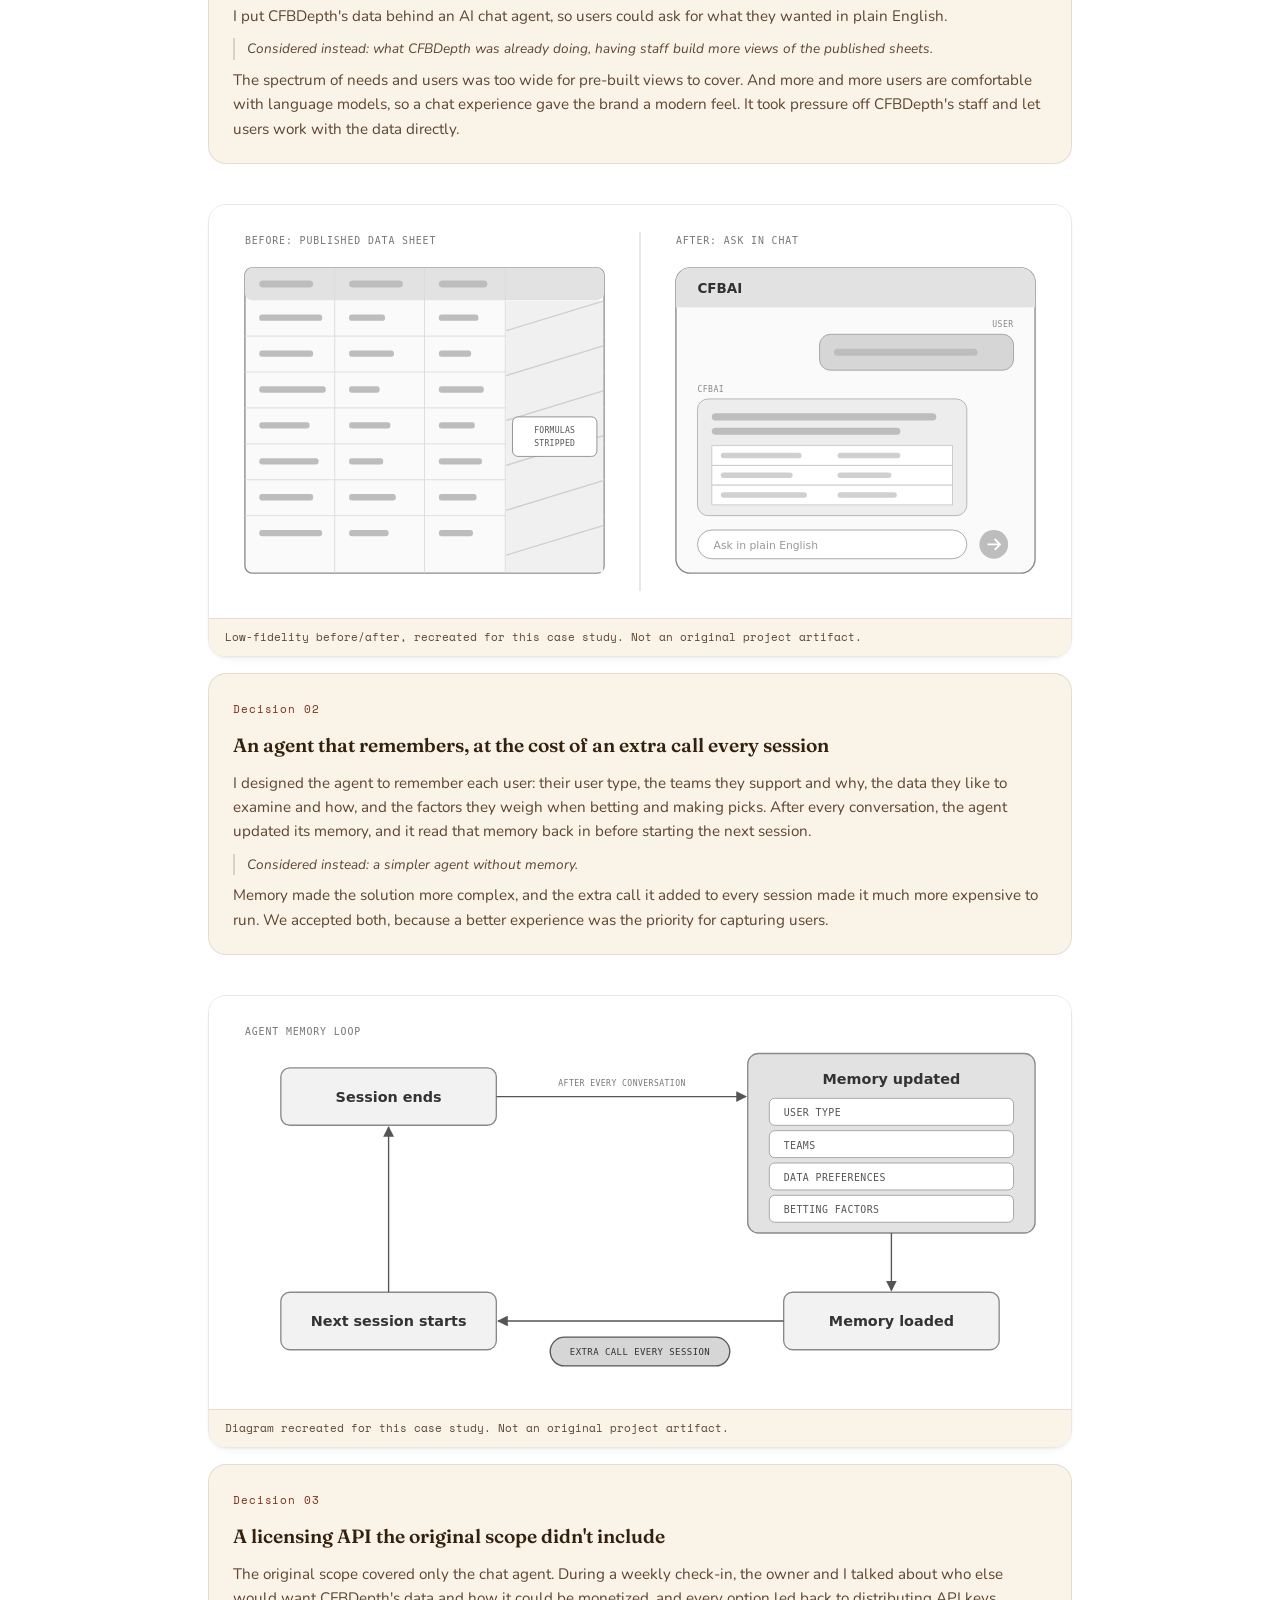
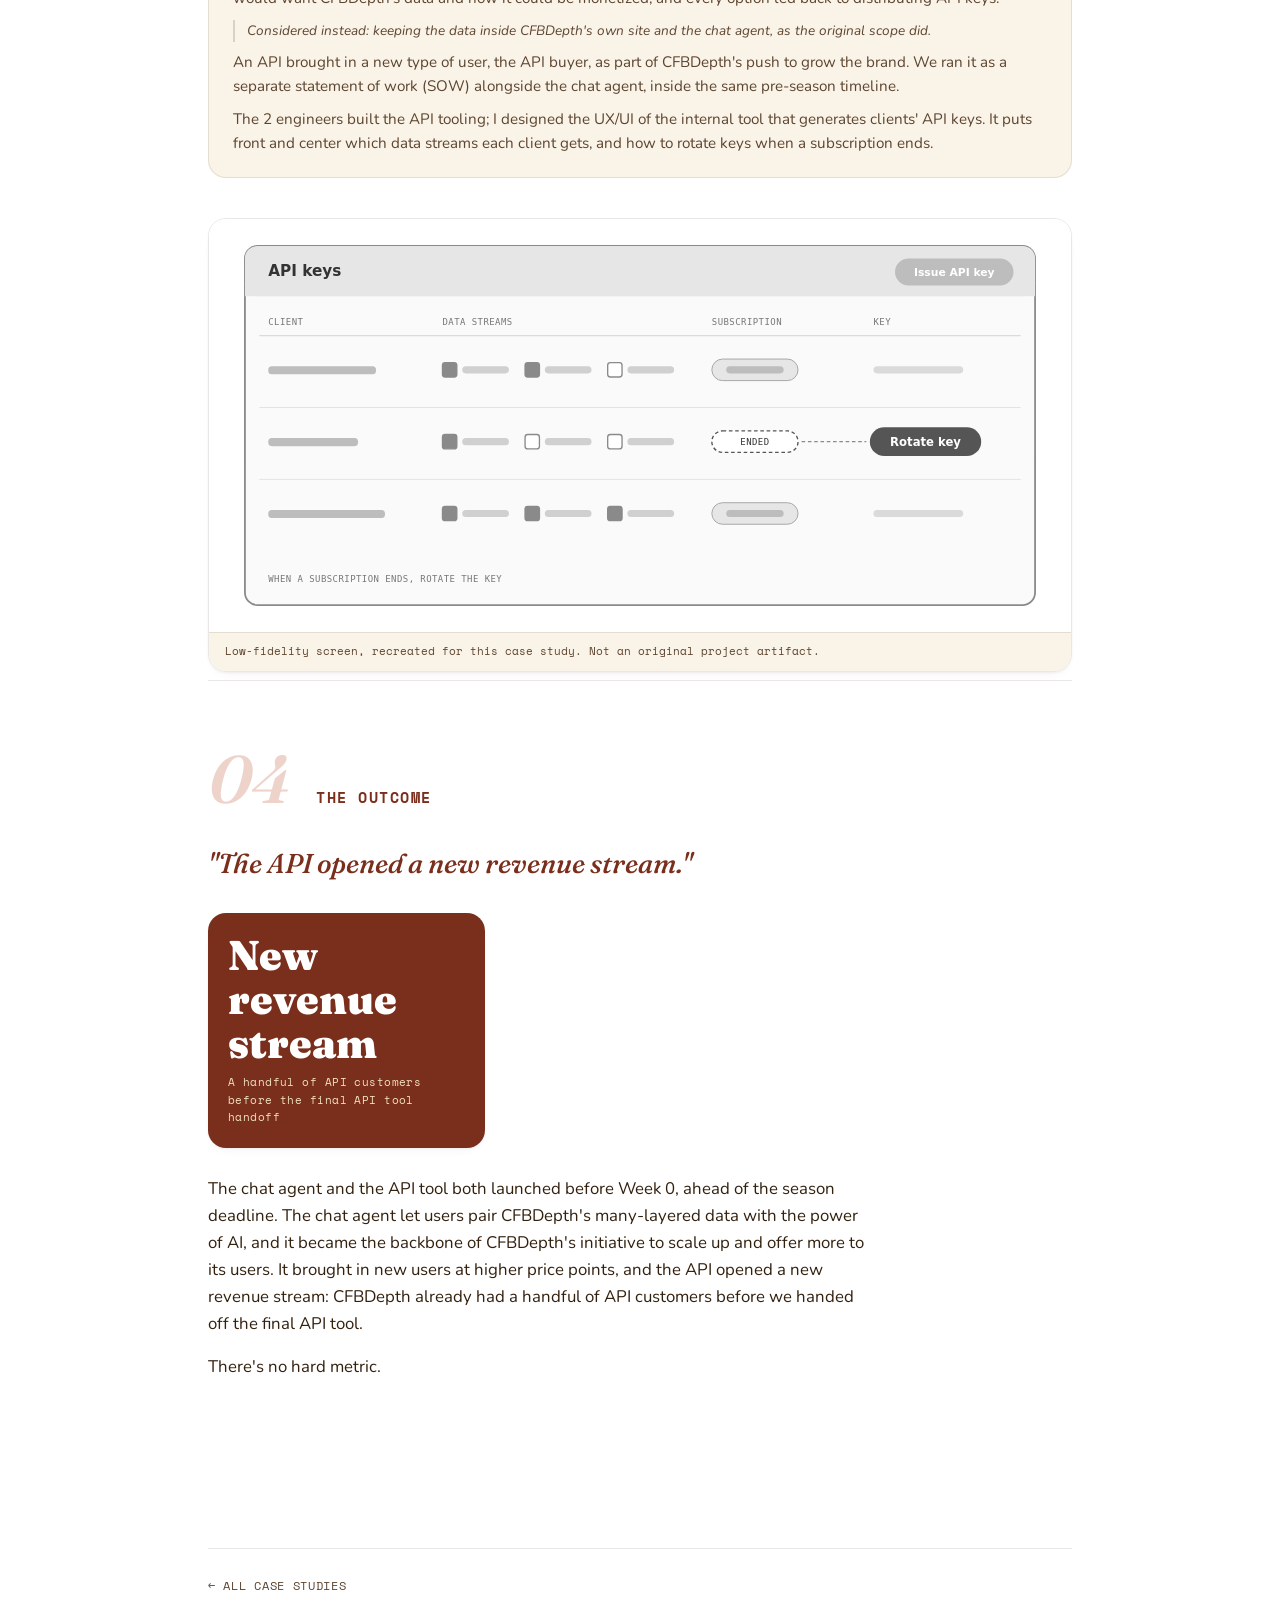
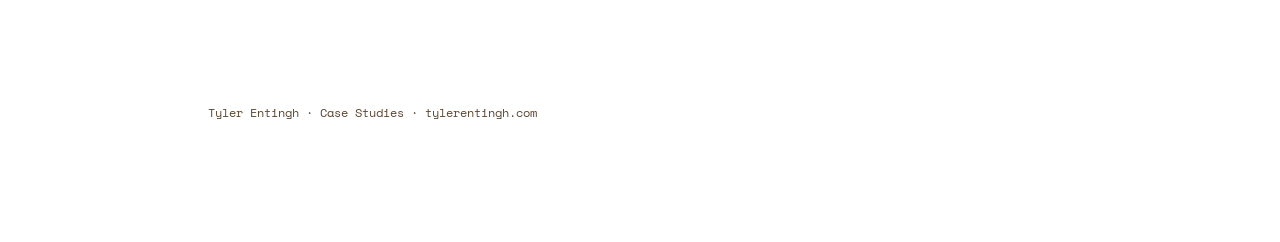
==== commit d181682d: "Remove repeated hero image from section 04 on 7 case studies Committed by portfolio-owner (Agent Vil" ====
--- a/case-studies/cfbdepth/index.html
+++ b/case-studies/cfbdepth/index.html
@@ -442,11 +442,6 @@
       <p>The chat agent and the API tool both launched before Week 0, ahead of the season deadline. The chat agent let users pair CFBDepth's many-layered data with the power of AI, and it became the backbone of CFBDepth's initiative to scale up and offer more to its users. It brought in new users at higher price points, and the API opened a new revenue stream: CFBDepth already had a handful of API customers before we handed off the final API tool.</p>
       <p>There's no hard metric.</p>
     </div>
-
-    <div class="figure">
-      <img src="images/homepage%20hero.webp" alt="The finished CFBAI chat panel: an answer with a table of picks by game, pick, and line, suggested prompts, a model picker, and remaining credits.">
-      <div class="caption">CFBAI — the final chat panel UI</div>
-    </div>
   </section>
 
 </main>
